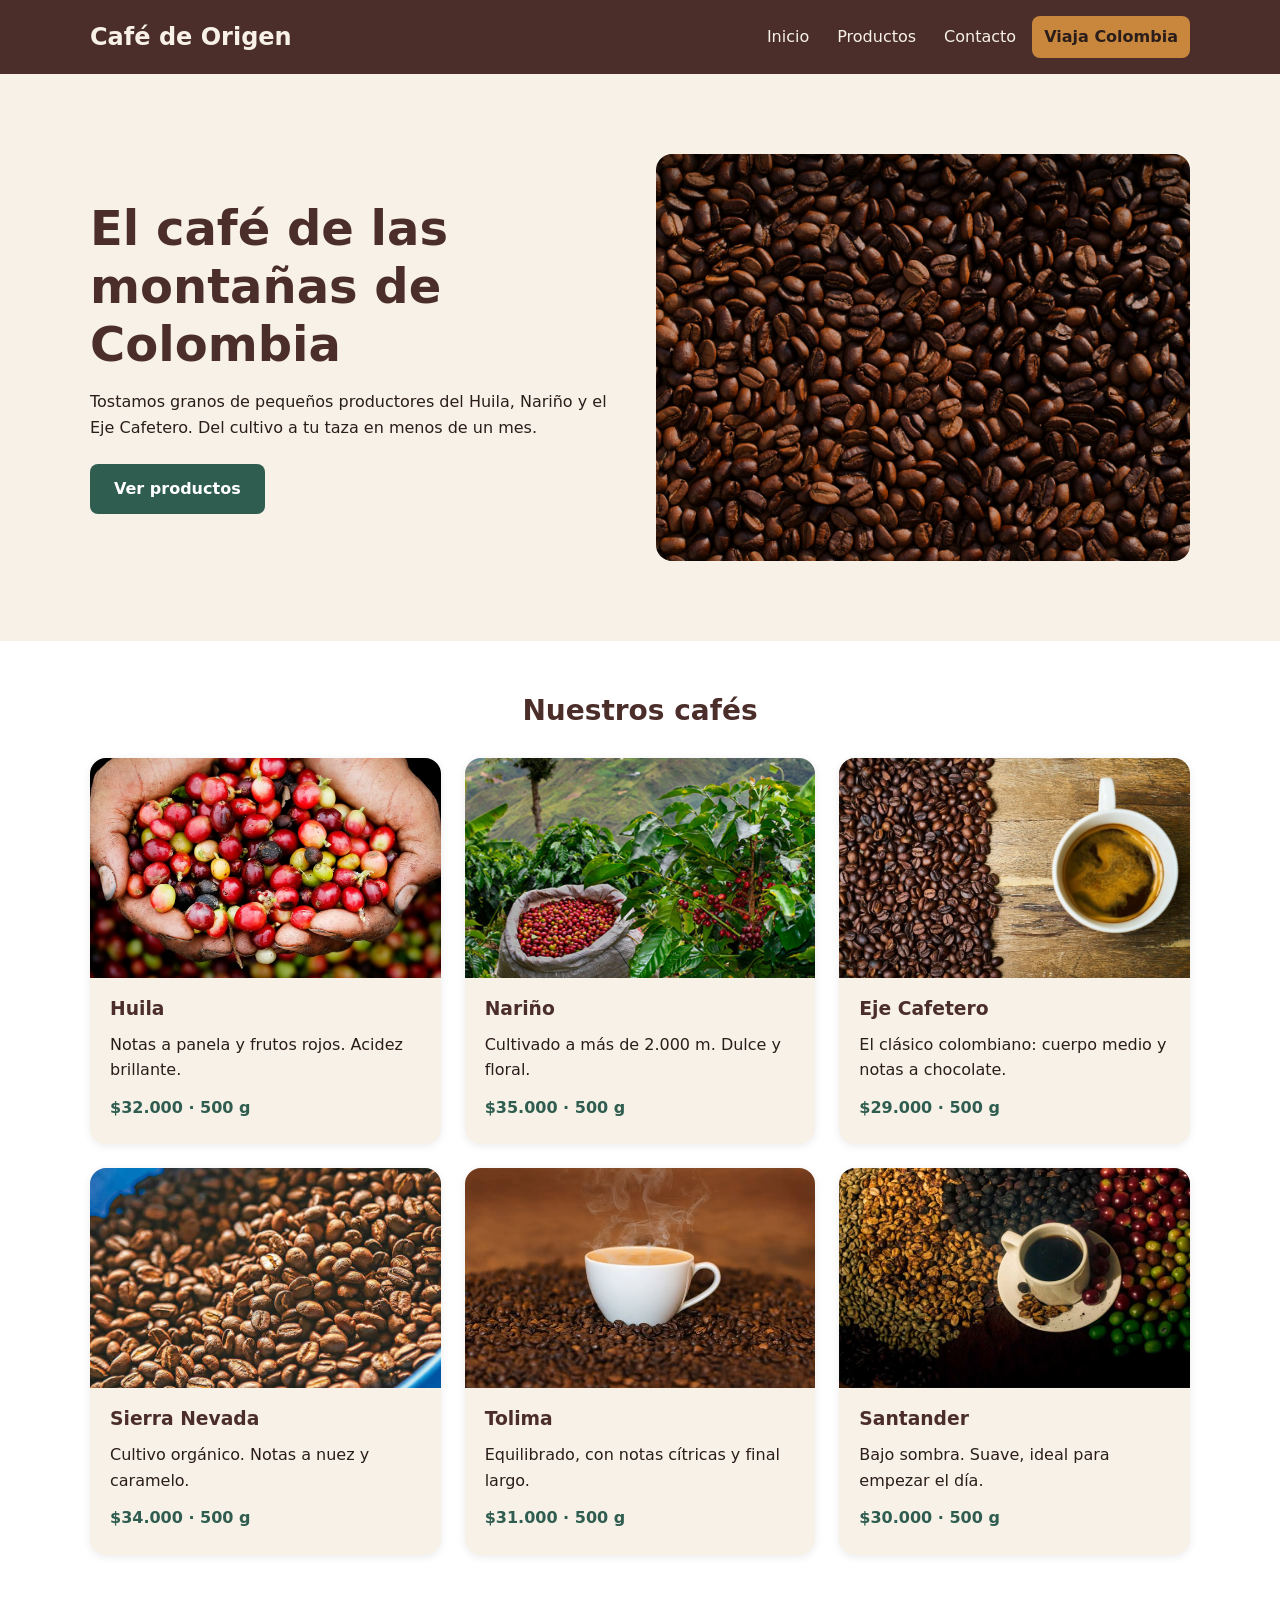
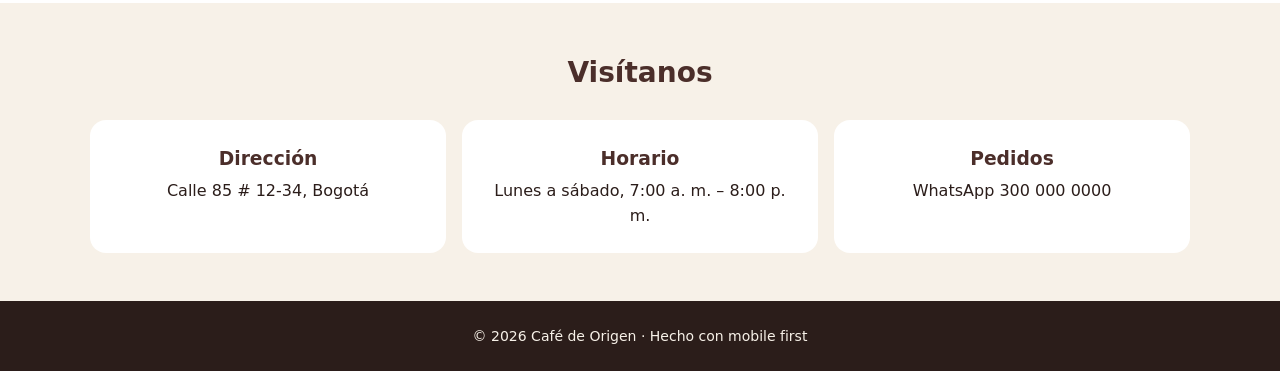
==== index.html @ e792d1cb "Landing responsive lista" ====
<!DOCTYPE html>
<html lang="es">
<head>
 <meta charset="UTF-8">
 <meta name="viewport" content="width=device-width, initial-scale=1.0">
 <title>Café de Origen</title>
 <link rel="stylesheet" href="CSS/styles.css">
</head>
<body>
     <header class="header">
         <div class="contenedor header__contenido">
             
             <a href="#inicio" class="logo"> Café de Origen</a>
             
             <nav>
                 <ul class="nav__lista">
                    <li><a href="#inicio">Inicio</a></li>
                    <li><a href="#productos">Productos</a></li>
                    <li><a href="#contacto">Contacto</a></li>
                    <li><a href="viajacolombia/index.html" class="nav__destacado">Viaja Colombia</a></li>
                 </ul>
             </nav>
 </div>
 </header>
 <main>
 <!-- HERO -->
 <section class="hero" id="inicio">
 <div class="contenedor hero__contenido">
 <div class="hero__texto">
 <h1>El café de las montañas de Colombia</h1>
 <p>Tostamos granos de pequeños productores del Huila, Nariño y el Eje
Cafetero. Del cultivo a tu taza en menos de un mes.</p>
 <a href="#productos" class="boton">Ver productos</a>

 </div>
 <img class="hero__imagen"
src="IMG/Cafe.jpg" alt="Taza de
café recién servida">
 </div>
 </section>
 <!-- PRODUCTOS -->
 <section class="productos" id="productos">
 <div class="contenedor">
 <h2>Nuestros cafés</h2>
 <div class="tarjetas">
 <article class="tarjeta">
 <img src="IMG/Huila.webp"
alt="Café del Huila">
 <div class="tarjeta__cuerpo">
 <h3>Huila</h3>
 <p>Notas a panela y frutos rojos. Acidez brillante.</p>
 <span class="precio">$32.000 · 500 g</span>
 </div>
 </article>
 <article class="tarjeta">
 <img src="IMG/Nariño.jpg"
alt="Café de Nariño">
 <div class="tarjeta__cuerpo">
 <h3>Nariño</h3>
 <p>Cultivado a más de 2.000 m. Dulce y floral.</p>
 <span class="precio">$35.000 · 500 g</span>
 </div>
 </article>
 <article class="tarjeta">
 <img
src="IMG/Eje Cafetero.jpg" alt="Café del
Eje Cafetero">
 <div class="tarjeta__cuerpo">
 <h3>Eje Cafetero</h3>
 <p>El clásico colombiano: cuerpo medio y notas a chocolate.</p>
 <span class="precio">$29.000 · 500 g</span>
 </div>
 </article>
 <article class="tarjeta">
 <img
src="IMG/Sierra Nevada.jpg" alt="Café de
la Sierra Nevada">
 <div class="tarjeta__cuerpo">
 <h3>Sierra Nevada</h3>
 <p>Cultivo orgánico. Notas a nuez y caramelo.</p>
 <span class="precio">$34.000 · 500 g</span>
 </div>
 </article>
 <article class="tarjeta">
 <img src="IMG/Tolima.jpeg"
alt="Café del Tolima">
 <div class="tarjeta__cuerpo">
 <h3>Tolima</h3>
 <p>Equilibrado, con notas cítricas y final largo.</p>
 <span class="precio">$31.000 · 500 g</span>
 </div>
 </article>
 <article class="tarjeta">
 <img src="IMG/Santander.jpeg"
alt="Café de Santander">
 <div class="tarjeta__cuerpo">
 <h3>Santander</h3>
 <p>Bajo sombra. Suave, ideal para empezar el día.</p>
 <span class="precio">$30.000 · 500 g</span>
 </div>
 </article>
 </div>
 </div>
 </section>
 <!-- CONTACTO -->
 <section class="contacto" id="contacto">
 <div class="contenedor">
 <h2>Visítanos</h2>
 <div class="contacto__grid">
 <div class="contacto__bloque">
 <h3>Dirección</h3>
 <p>Calle 85 # 12-34, Bogotá</p>
 </div>
 <div class="contacto__bloque">
 <h3>Horario</h3>
 <p>Lunes a sábado, 7:00 a. m. – 8:00 p. m.</p>
 </div>
 <div class="contacto__bloque">
 <h3>Pedidos</h3>
 <p>WhatsApp 300 000 0000</p>
 </div>
 </div>
 </div>
 </section>
 </main>
 <!-- PIE DE PÁGINA -->
 <footer class="footer">
 <p>© 2026 Café de Origen · Hecho con mobile first</p>
 </footer>
</body>
</html>
---- CSS/styles.css ----
*{
 box-sizing: border-box;
 margin: 0;
 padding: 0;
}

html {
 font-size: 100%; 
 scroll-behavior: smooth;
}
body {
 font-family: system-ui, "Segoe UI", Roboto, Arial, sans-serif;
 font-size: 1rem;
 line-height: 1.6;
 color: #2b1d1a;
 background-color: #f7f1e8;
}
a {
 color: inherit;
 text-decoration: none;
}
ul {
 list-style: none;
}
h2 {
 font-size: 1.75rem;
 color: #4b2e2a;
 text-align: center;
 margin-bottom: 1.5rem;
}

img {
 max-width: 100%;
 height: auto;
 display: block;
}

.contenedor {
 width: 90%;
 max-width: 1100px;
 margin: 0 auto;
}

.header {
 background-color: #4b2e2a;
 color: #f7f1e8;
 padding: 1rem 0;
}
.header__contenido {
 display: flex;
 flex-direction: column;
 align-items: center;
 gap: 1rem;
}
.logo {
 font-size: 1.5rem;
 font-weight: 700;
}
.nav__lista {
 display: flex;
 flex-direction: column;
 align-items: center;
 gap: 0.5rem;
}
.nav__lista a {
 display: block;
 padding: 0.5rem 1rem;
 border-radius: 0.5rem;
}
.nav__lista a:hover {
 background-color: rgba(255, 255, 255, 0.15);
}
.nav__destacado {
 background-color: #c8873d;
 color: #2b1d1a;
 font-weight: 700;
}

.hero {
 padding: 3rem 0;
}
.hero__contenido {
 display: grid;
 gap: 2rem;
}
.hero h1 {
 font-size: 2rem;
 line-height: 1.2;
 color: #4b2e2a;
 margin-bottom: 1rem;
}
.hero p {
 margin-bottom: 1.5rem;
}
.boton {
 display: inline-block;
 background-color: #2f5d50;
 color: #ffffff;
 padding: 0.75rem 1.5rem;
 border-radius: 0.5rem;
 font-weight: 700;
}
.hero__imagen {
 border-radius: 1rem;
}

.productos {
 background-color: #ffffff;
 padding: 3rem 0;
}
.tarjetas {
 display: grid;
 grid-template-columns: 1fr;
 gap: 1.5rem;
}
.tarjeta {
 background-color: #f7f1e8;
 border-radius: 1rem;
 overflow: hidden;
 box-shadow: 0 2px 8px rgba(0, 0, 0, 0.08);
}
.tarjeta__cuerpo {
 padding: 1rem 1.25rem 1.5rem;
}
.tarjeta h3 {
 color: #4b2e2a;
 margin-bottom: 0.5rem;
}

.tarjeta img{
width: 100%;
  height: 220px;      
  object-fit: cover;  
}

.precio {
 display: block;
 margin-top: 0.75rem;
 font-weight: 700;
 color: #2f5d50;
}

.contacto {
 padding: 3rem 0;
}
.contacto__grid {
 display: flex;
 flex-direction: column;
 gap: 1rem;
}
.contacto__bloque {
 background-color: #ffffff;
 padding: 1.5rem;
 border-radius: 1rem;
 text-align: center;
}
.contacto__bloque h3 {
 color: #4b2e2a;
 margin-bottom: 0.25rem;
}
.footer {
 background-color: #2b1d1a;
 color: #f7f1e8;
 text-align: center;
 padding: 1.5rem 0;
 font-size: 0.875rem;
}

@media (min-width: 768px) {
}

@media (min-width: 768px) {
 .header__contenido {
 flex-direction: row;
 justify-content: space-between;
 }
 .nav__lista {
 flex-direction: row;
 gap: 0.25rem;
 }
 .nav__lista a {
 padding: 0.5rem 0.75rem;
 }
 .hero h1 {
 font-size: 2.5rem;
 }
 .tarjetas {
 grid-template-columns: repeat(2, 1fr);
 }
 .contacto__grid {
 flex-direction: row;
 }
 .contacto__bloque {
 flex: 1;
 }
}

@media (min-width: 1024px) {
 .hero {
 padding: 5rem 0;
 }
 .hero__contenido {
 grid-template-columns: 1fr 1fr;
 align-items: center;
 }
 .hero h1 {
 font-size: 3rem;
 }
 .tarjetas {
 grid-template-columns: repeat(3, 1fr);
 }
}
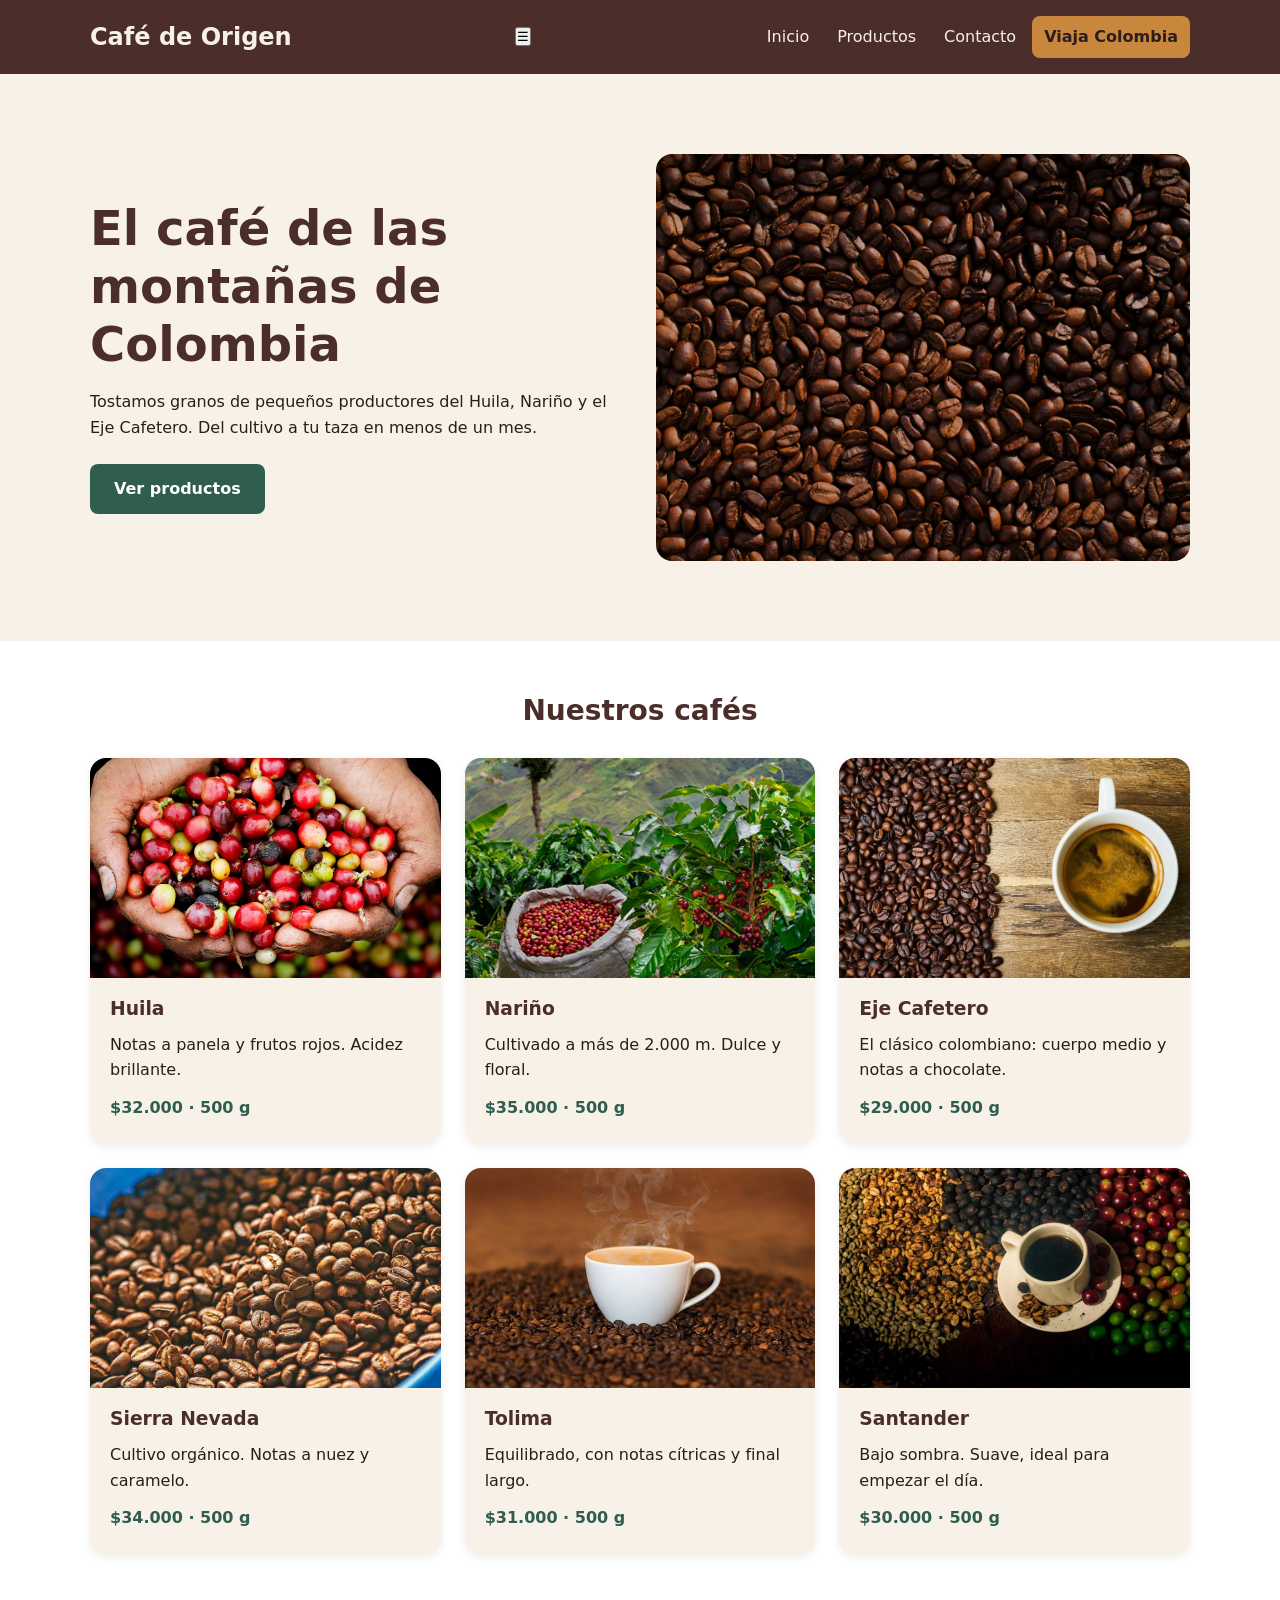
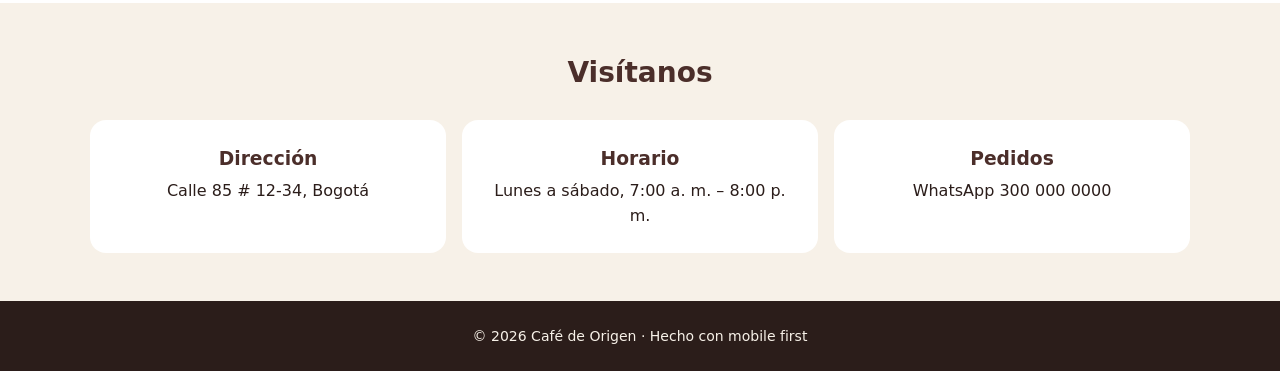
==== commit 202c9025: "Remove commented sections from index.html Removed commented sections for hero, productos, contacto, " ====
--- a/index.html
+++ b/index.html
@@ -11,7 +11,7 @@
          <div class="contenedor header__contenido">
              
              <a href="#inicio" class="logo"> Café de Origen</a>
-             
+        <button class="menu-boton" aria-label="Abrir menú">☰</button>     
              <nav>
                  <ul class="nav__lista">
                     <li><a href="#inicio">Inicio</a></li>
@@ -23,7 +23,7 @@
  </div>
  </header>
  <main>
- <!-- HERO -->
+ 
  <section class="hero" id="inicio">
  <div class="contenedor hero__contenido">
  <div class="hero__texto">
@@ -38,7 +38,7 @@
 café recién servida">
  </div>
  </section>
- <!-- PRODUCTOS -->
+ 
  <section class="productos" id="productos">
  <div class="contenedor">
  <h2>Nuestros cafés</h2>
@@ -102,7 +102,7 @@
  </div>
  </div>
  </section>
- <!-- CONTACTO -->
+
  <section class="contacto" id="contacto">
  <div class="contenedor">
  <h2>Visítanos</h2>
@@ -123,9 +123,9 @@
  </div>
  </section>
  </main>
- <!-- PIE DE PÁGINA -->
+ 
  <footer class="footer">
  <p>© 2026 Café de Origen · Hecho con mobile first</p>
  </footer>
 </body>
-</html>+</html>
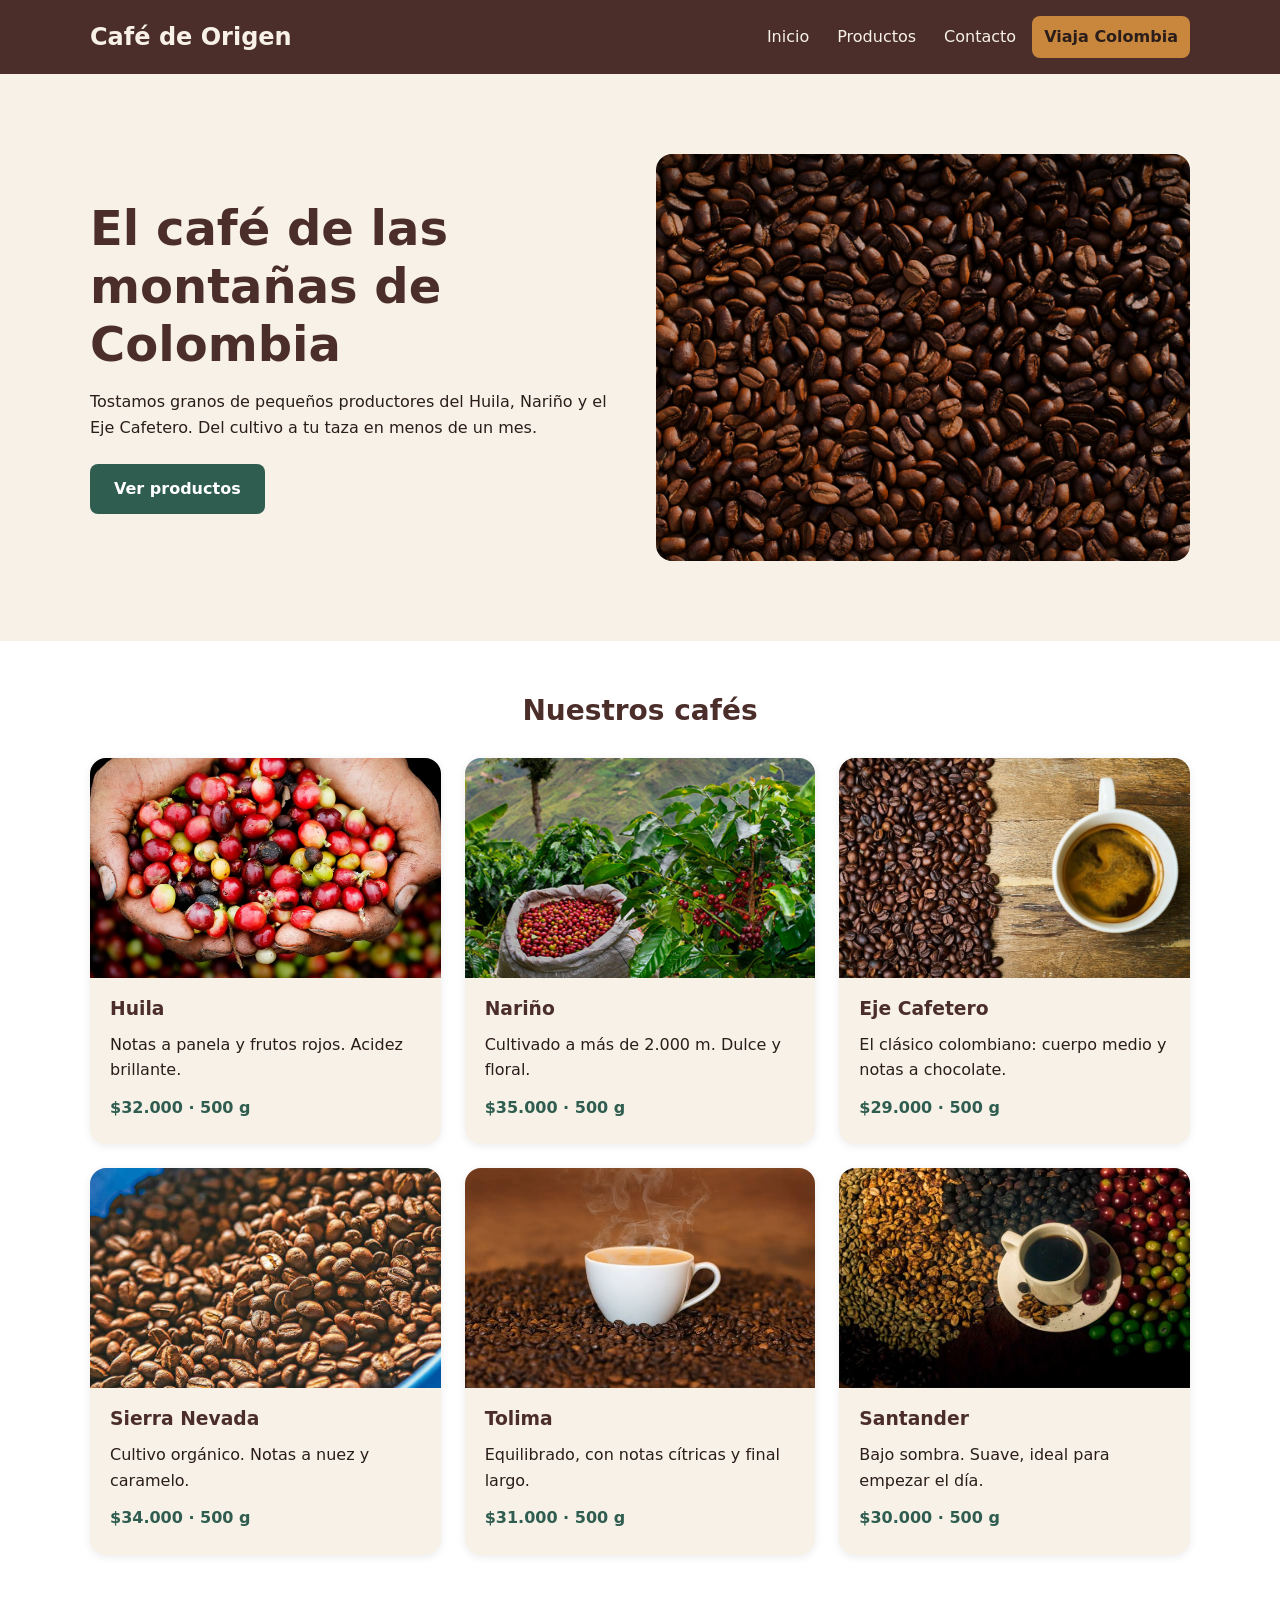
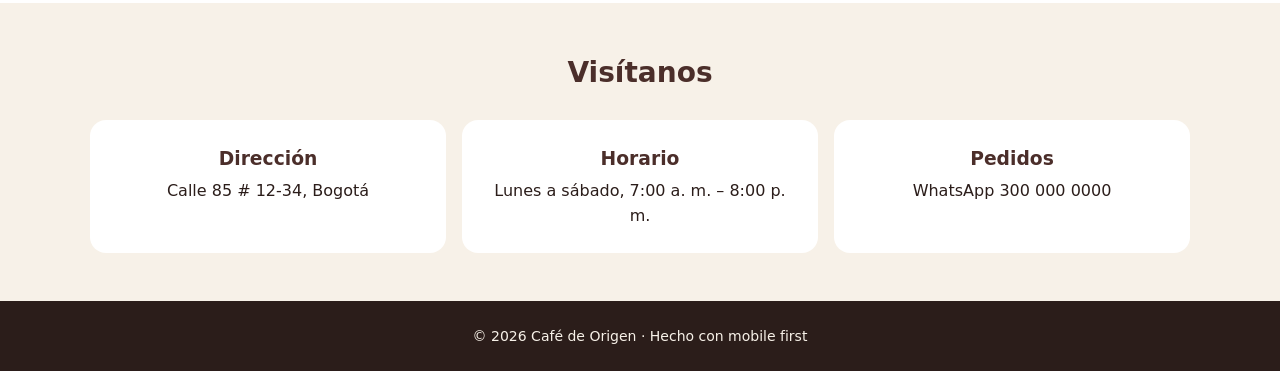
==== commit cf97cfc0: "Se conecta el JS con el HTML" ====
--- a/index.html
+++ b/index.html
@@ -5,6 +5,7 @@
  <meta name="viewport" content="width=device-width, initial-scale=1.0">
  <title>Café de Origen</title>
  <link rel="stylesheet" href="CSS/styles.css">
+ <script src="JS/menu.js" defer></script>
 </head>
 <body>
      <header class="header">
--- a/CSS/styles.css
+++ b/CSS/styles.css
@@ -166,10 +166,43 @@
  font-size: 0.875rem;
 }
 
+.menu-boton {
+  background: transparent;
+  border: 2px solid #f7f1e8;
+  color: #f7f1e8;
+  font-size: 1.5rem;
+  padding: 0.2rem 0.6rem;
+  border-radius: 0.5rem;
+  cursor: pointer;
+}
+
+.nav__lista { 
+display: none; 
+flex-direction: column;
+align-items: center;
+gap: 0.5rem;
+}
+
+.nav__lista.abierto { display:
+flex; 
+}
+
 @media (min-width: 768px) {
+
 }
 
 @media (min-width: 768px) {
+ .menu-boton { 
+ display: none; 
+ }
+
+ .nav__lista {
+ display: flex; 
+ flex-direction: row;
+ gap: 0.25rem;
+  }
+ }
+ 
  .header__contenido {
  flex-direction: row;
  justify-content: space-between;
@@ -193,7 +226,7 @@
  .contacto__bloque {
  flex: 1;
  }
-}
+
 
 @media (min-width: 1024px) {
  .hero {
@@ -209,4 +242,4 @@
  .tarjetas {
  grid-template-columns: repeat(3, 1fr);
  }
-}+}
